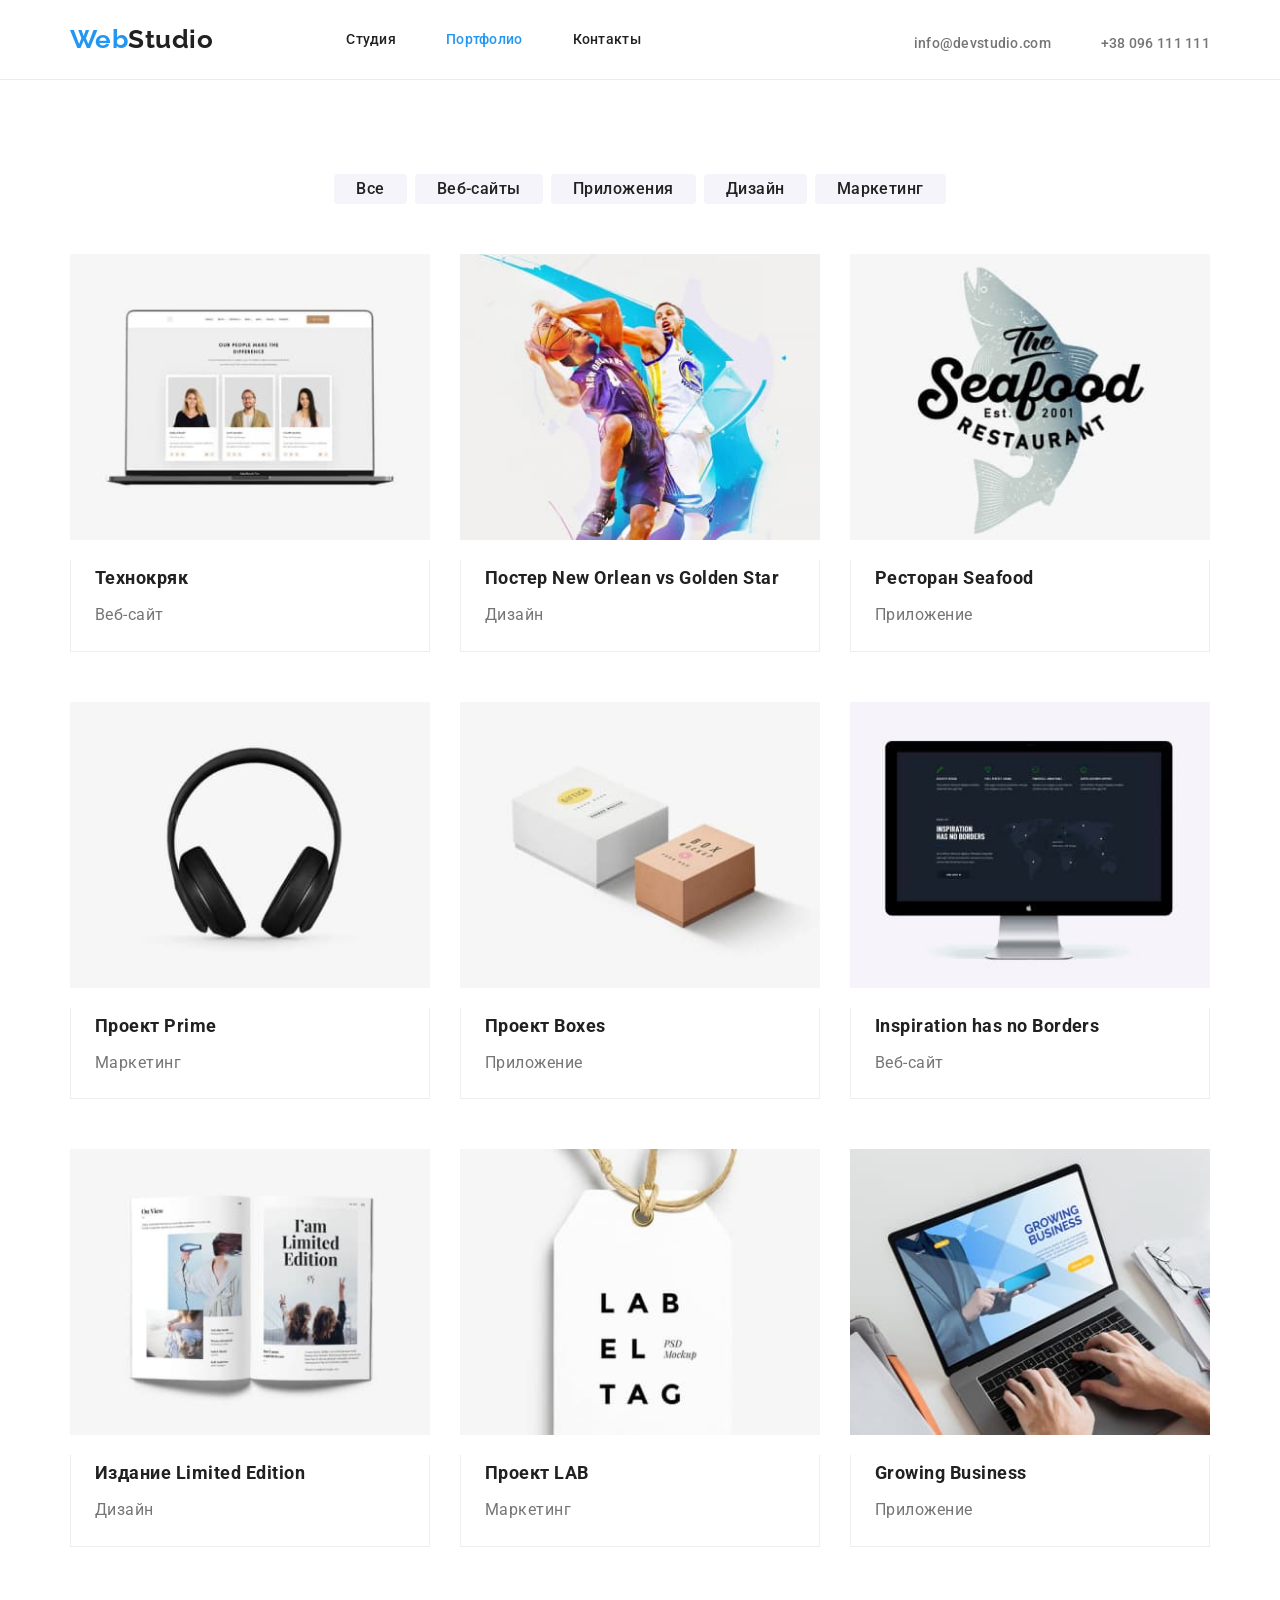
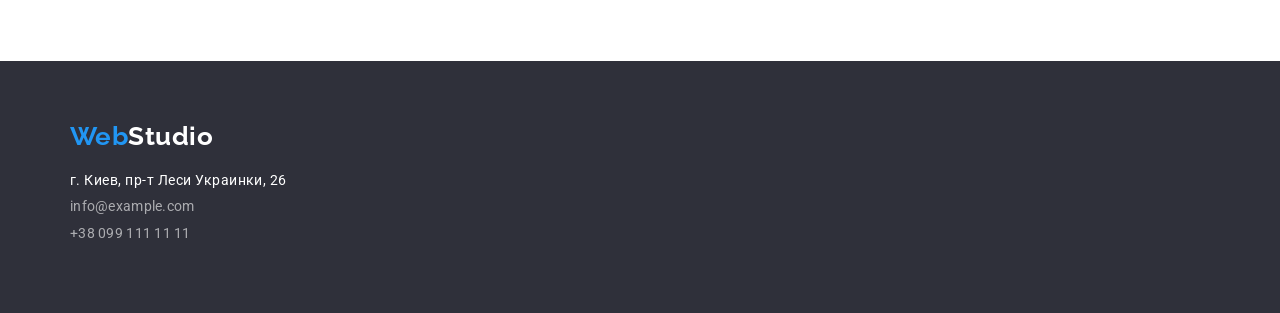
==== portfolio.html @ df10c8d7 "added files from previous work" ====
<!DOCTYPE html>
<html lang="ru">
<head>
    <meta charset="UTF-8">
    <meta http-equiv="X-UA-Compatible" content="IE=edge">
    <meta name="viewport" content="width=device-width, initial-scale=1.0">
    <title>Portfolio</title>
    <link rel="preconnect" href="https://fonts.gstatic.com">
    <link href="https://fonts.googleapis.com/css2?family=Raleway:wght@700&family=Roboto:wght@400;500;700;900&display=swap"
        rel="stylesheet">
    <link rel="stylesheet" href="https://cdnjs.cloudflare.com/ajax/libs/modern-normalize/1.1.0/modern-normalize.min.css">
    <link rel="stylesheet" href="./css/styles.css">
</head> 
<body>
    <header class="page-header">
        <!-- Logo is text -->
        <nav class="container main-nav">
            <a href="index.html" class="logo">Web<span class="logo-part">Studio</span></a>
            <ul class="site-nav list">    
                <li class="item"><a href="./index.html" class="link">Студия</a></li>
                <li class="item"><a href="./portfolio.html" class="link current">Портфолио</a></li>
                <li class="item"><a href="" class="link">Контакты</a></li>
            </ul>
        
            <ul class="contacts-nav list">
                <li class="item"><a href="mail:info@devstudio.com">info@devstudio.com</a></li>
                <li class="item"><a href="tel:+38096111111">+38 096 111 111</a></li>
            </ul>
        </nav>
    </header>

    <!-- <section class="section"> -->
        <div>
            <nav class="btn-nav">
                <a href="" class="btn-link" >Все</a>
                <a href="" class="btn-link" >Веб-сайты</a>
                <a href="" class="btn-link" >Приложения</a>
                <a href="" class="btn-link" >Дизайн</a>
                <a href="" class="btn-link" >Маркетинг</a>
            </nav>
           
        <div class="card-set">
            <ul class="container list">
                <li class="item">
                    <article class="card">
                        <div class="card-thumb">
                            <img src="./images/portfolio-img-1.jpg" alt="portfolio-img-1" width="370" />
                        </div>
                        <div class="card-content">
                            <h3 class="title">Технокряк</h3>
                            <p class="item-type">Веб-сайт</p>
                        </div>
                    </article>
                </li>

                <li class="item">
                    <article class="card">
                        <div class="card-thumb">
                            <img src="./images/portfolio-img-2.jpg" alt="portfolio-img-2" width="370">
                        </div>
                        <div class="card-content">
                            <h3 class="title">Постер New Orlean vs Golden Star</h3>
                            <p class="item-type">Дизайн</p>
                        </div>
                    </article>
                </li>

                <li class="item">
                    <article class="card">
                        <div class="card-thumb">
                            <img src="./images/portfolio-img-3.jpg" alt="portfolio-img-3" width="370">
                        </div>
                        <div class="card-content">
                            <h3 class="title">Ресторан Seafood</h3>
                            <p class="item-type">Приложение</p>
                        </div>
                    </article>
                </li>

                <li class="item">
                    <article class="card">
                        <div class="card-thumb">
                            <img src="./images/portfolio-img-4.jpg" alt="portfolio-img-4" width="370" />
                        </div>
                        <div class="card-content">
                            <h3 class="title">Проект Prime</h3>
                            <p class="item-type">Маркетинг</p>
                        </div>
                    </article>
                </li>

                <li class="item">
                    <article class="card">
                        <div class="card-thumb">
                            <img src="./images/portfolio-img-5.jpg" alt="portfolio-img-5" width="370">
                        </div>
                        <div class="card-content">
                            <h3 class="title">Проект Boxes</h3>
                            <p class="item-type">Приложение</p>
                        </div>
                    </article>
                </li>

                <li class="item">
                    <article class="card">
                        <div class="card-thumb">
                            <img src="./images/portfolio-img-6.jpg" alt="portfolio-img-6" width="370">
                        </div>
                        <div class="card-content">
                            <h3 class="title">Inspiration has no Borders</h3>
                            <p class="item-type">Веб-сайт</p>
                        </div>
                    </article>
                </li>

                <li class="item">
                    <article class="card">
                        <div class="card-thumb">
                            <img src="./images/portfolio-img-7.jpg" alt="portfolio-img-7" width="370">
                        </div>
                        <div class="card-content">
                            <h3 class="title">Издание Limited Edition</h3>
                            <p class="item-type">Дизайн</p>
                        </div>
                    </article>
                </li>

                <li class="item">
                    <article class="card">
                        <div class="card-thumb">
                            <img src="./images/portfolio-img-8.jpg" alt="portfolio-img-8" width="370">
                        </div>
                        <div class="card-content">
                            <h3 class="title">Проект LAB</h3>
                            <p class="item-type">Маркетинг</p>
                        </div>
                    </article>
                </li>

                <li class="item">
                    <article class="card">
                        <div class="card-thumb">
                            <img src="./images/portfolio-img-9.jpg" alt="portfolio-img-9" width="370">
                        </div>
                        <div class="card-content">
                            <h3 class="title">Growing Business</h3>
                            <p class="item-type">Приложение</p>
                        </div>
                    </article>
                </li>
            </ul>
        </div>
        </div>
    <!-- </section> -->
    
    <footer class="page-footer">
        <div class="container">
            <a href="index.html" class="logo">Web<span class="footer-logo-part">Studio</span></a>
            <!-- <address >  -->
            <p class="address">г. Киев, пр-т Леси Украинки, 26</p>
            <ul class="footer-nav list">
                <li class="item"><a href="mail:info@example.com">info@example.com</a></li>
                <li class="item"><a href="tel:+380991111111">+38 099 111 11 11</a></li>
            </ul>
            <!-- </address> -->
        </div>
    </footer>
    
</body>
</html>
---- css/styles.css ----
/* primary text color #757575 */
/* secondary text color #212121 */
/* text color contacts footer rgba(255, 255, 255, 0.6) */
/* accent text color #2196F3 */
/* white color #FFFFFF */
/* main background color #FFFFFF */
/* secondary background color #F5F4FA */
/* footer bbackgroung color #2F303A */

:root {
  --primary-text-color: #757575;
  --secondary-text-color: #212121;
  --accent-color: #2196f3;
  --primary-white-color: #ffffff;
  --secondary-bg-color: #f5f4fa;
  --footer-contacts-color: rgba(255, 255, 255, 0.6);
  --footer-bg-color: #2f303a;
  --card-border-color: #eeeeee;
  --header-border-color: #ececec;
}

body {
  font-family: Roboto, sans-serif;
  background-color: #ffffff;
  letter-spacing: 0.03em;
}

.container {
  width: 1170px;
  margin-left: auto;
  margin-right: auto;
  padding-left: 15px;
  padding-right: 15px;
}

.section {
  margin-top: 0px;
  margin-bottom: 0px;
  /* padding-top: 94px;
  padding-bottom: 94px; */
}

.section-title {
  color: var(--secondary-text-color);
  font-weight: 700;
  font-size: 36px;
  line-height: 1.17;
  text-align: center;
  margin-top: 0px;
  margin-bottom: 50px;
  padding-top: 94px;
}
.section-list.list {
  margin-top: 0px;
  margin-bottom: 0px;
}
.list {
  list-style: none;
}

img {
  display: block;
  max-width: 100%;
  height: auto;
}

/* page header */
.page-header {
  height: 80px;
  border-bottom: 1px solid var(--header-border-color);
}
.main-nav {
  display: flex;
  align-items: center;
  justify-content: flex-start;
  height: 80px;
  margin-right: auto;
  margin-left: auto;
  /* border-bottom: 1px solid var(--header-border-color); */
  padding-top: 24px;
  padding-bottom: 25px;
}
.logo {
  color: var(--accent-color);
  font-family: Raleway, sans-serif;
  font-weight: 700;
  font-size: 26px;
  line-height: 1.19;
  text-decoration: none;
}
.logo-part {
  color: var(--secondary-text-color);
}
.footer-logo-part {
  color: var(--primary-white-color);
}

/* site nav */
.site-nav {
  display: flex;
  margin-left: 93px;
}
.site-nav .item + .item {
  margin-left: 50px;
}
.site-nav .link {
  padding-top: 32px;
  padding-bottom: 32px;
  display: block;

  color: var(--secondary-text-color);
  font-weight: 500;
  font-size: 14px;
  line-height: 1.14;
  letter-spacing: 0.02em;
}
.site-nav a:hover,
.site-nav a:focus {
  color: var(--accent-color);
}
.site-nav .link.current {
  color: var(--accent-color);
}

/* .contacts-nav */
.contacts-nav {
  display: flex;
  margin-left: auto;
}
.contacts-nav .item + .item {
  margin-left: 50px;
}
.contacts-nav a {
  padding-top: 32px;
  padding-bottom: 23px;
  display: block;

  color: var(--primary-text-color);
  font-weight: 500;
  font-size: 14px;
  line-height: 1.14;
  letter-spacing: 0.02em;
  text-decoration: none;
}
.contacts-nav a:hover,
.contacts-nav a:focus {
  color: var(--accent-color);
}

/* hero */
.hero {
  display: block;
  background-color: var(--footer-bg-color);
  text-align: center;
  justify-content: center;
  height: 600px;
  margin-bottom: 30px;
}
.hero-title {
  display: flex;
  flex-direction: column;
  margin-top: 0px;
  margin-bottom: 30px;
  color: var(--primary-white-color);
  font-weight: 900;
  font-size: 44px;
  line-height: 1.36;
  letter-spacing: 0.06;
  text-transform: uppercase;
  padding-top: 200px;
  margin-bottom: 30px;
}
/* features */
.features > .container {
  display: flex;
  padding-top: 94px;
}
.features > .container > .item {
  width: calc((100%-90px) / 4);
  padding: 0px;
  margin-right: 30px;
}
.features > .container > .item:nth-child(4n) {
  margin-right: 0px;
}

.features-title {
  color: var(--secondary-text-color);
  font-weight: 700;
  font-size: 14px;
  line-height: 1.14;
  text-transform: uppercase;
  margin-top: 0px;
  margin-bottom: 10px;
}
.features-text {
  color: var(--primary-text-color);
  font-size: 14px;
  font-weight: 400;
  line-height: 1.71;
  margin-top: 0px;
  margin-bottom: 0px;
}
/* our work */
.work > .container {
  display: flex;
  padding-bottom: 94px;
}
.work > .container > .item {
  width: calc((100%-60px) / 3);
  padding: 0px;
  margin-right: 30px;
}
.work > .container > .item:nth-child(3n) {
  margin-right: 0px;
}
/* our team */
.section > .team {
  background-color: var(--secondary-bg-color);
  padding-bottom: 94px;
}
.team > .container {
  display: flex;
}
.team > .container > .item {
  width: calc((100%-90px) / 4);
  padding: 0px;
  margin-right: 30px;
  background-color: var(--primary-white-color);
}
.team > .container > .item:nth-child(4n) {
  margin-right: 0px;
}
/* .team > .container > .item > .card-content {
  padding-top: 30px;
  padding-bottom: 30px;
} */
.employee-name {
  color: var(--secondary-text-color);
  font-weight: 500;
  font-size: 16px;
  line-height: 1.19;
  margin-top: 30px;
  margin-bottom: 10px;
  text-align: center;
}
.employee-position {
  color: var(--primary-text-color);
  font-weight: 400;
  font-size: 16px;
  line-height: 1.19;
  margin-top: 0px;
  margin-bottom: 30px;
  text-align: center;
}

/* portfolio products */
.btn-nav {
  display: flex;
  justify-content: center;
  padding-top: 94px;
  /* padding-bottom: 34px; */
  margin-bottom: 50px;
}
.btn-nav .btn-link + .btn-link {
  margin-left: 8px;
}

.card-set > .container {
  display: flex;
  flex-wrap: wrap;
  margin-top: 0px;
  margin-bottom: 0px;
  padding-bottom: 94px;
}

.card-set > .container > .item {
  width: calc((100% - 60px) / 3);
  margin-right: 30px;
  margin-bottom: 30px;
}
.card-set > .container > .item:nth-child(3n) {
  margin-right: 0px;
}

.card-set > .container > .item:nth-last-child(-n + 3) {
  margin-bottom: 0px;
}

.card-set > .container > .item > .card > .card-content {
  border-left: 1px solid var(--card-border-color);
  border-right: 1px solid var(--card-border-color);
  border-bottom: 1px solid var(--card-border-color);
  margin-top: 0px;
  margin-bottom: 20px;
}

.item .title {
  color: var(--secondary-text-color);
  font-weight: 700;
  font-size: 18px;
  line-height: 2;
  /* margin-top: 0px; */
  margin: 20px 24px 4px 24px;
}
.item-type {
  color: var(--primary-text-color);
  font-weight: 400;
  font-size: 16px;
  line-height: 1.9;
  margin: 0px 24px 20px 24px;
}

/* button */
.button {
  font-family: inherit;
  color: var(--secondary-text-color);
  background-color: var(--secondary-bg-color);
  border: 0px;
  cursor: pointer;
  font-weight: 700;
  font-size: 16px;
  line-height: 1.63;
  letter-spacing: 0.03;
  margin-bottom: 94px;
}
.button.primary {
  color: var(--primary-white-color);
  background-color: var(--accent-color);
  border-radius: 4px;
  padding: 10px 32px;
  width: 200px;
  height: 50px;
  margin-bottom: 200px;
}
.button.primary:hover,
.button.primary:focus {
  color: var(--secondary-text-color);
  background-color: var(--secondary-bg-color);
}
.link {
  text-decoration: none;
}

.link.list {
  color: var(--primary-white-color);
  background-color: var(--accent-color);
}
.btn-link {
  display: inline-block;
  padding: 6px 22px;
  font-size: 16px;
  font-weight: 500;
  color: var(--secondary-text-color);
  background-color: var(--secondary-bg-color);
  text-decoration: none;
  cursor: pointer;
  border-radius: 4px;
}
.btn-link:hover,
.btn-link:focus {
  color: var(--primary-white-color);
  background-color: var(--accent-color);
}

/* footer */
.page-footer {
  background-color: var(--footer-bg-color);
  height: 252px;
  padding: 60px 0px;
  margin-left: 0px;
}
.address {
  color: var(--primary-white-color);
  font-size: 14px;
  text-decoration: none;
  font-style: normal;
  margin-top: 20px;
  margin-bottom: 9px;
}
.footer-nav {
  display: flex;
  flex-direction: column;
  padding-left: 0px;
  margin-top: 0px;
  margin-bottom: 0px;
  padding-bottom: 0px;
}
.footer-nav .item + .item {
  margin-top: 9px;
}
.footer-nav a {
  color: var(--footer-contacts-color);
  font-weight: 400;
  font-size: 14px;
  line-height: 1.14;
  letter-spacing: 0.02em;
  text-decoration: none;
}
.footer-nav a:hover,
.footer-nav a:focus {
  color: var(--accent-color);
}
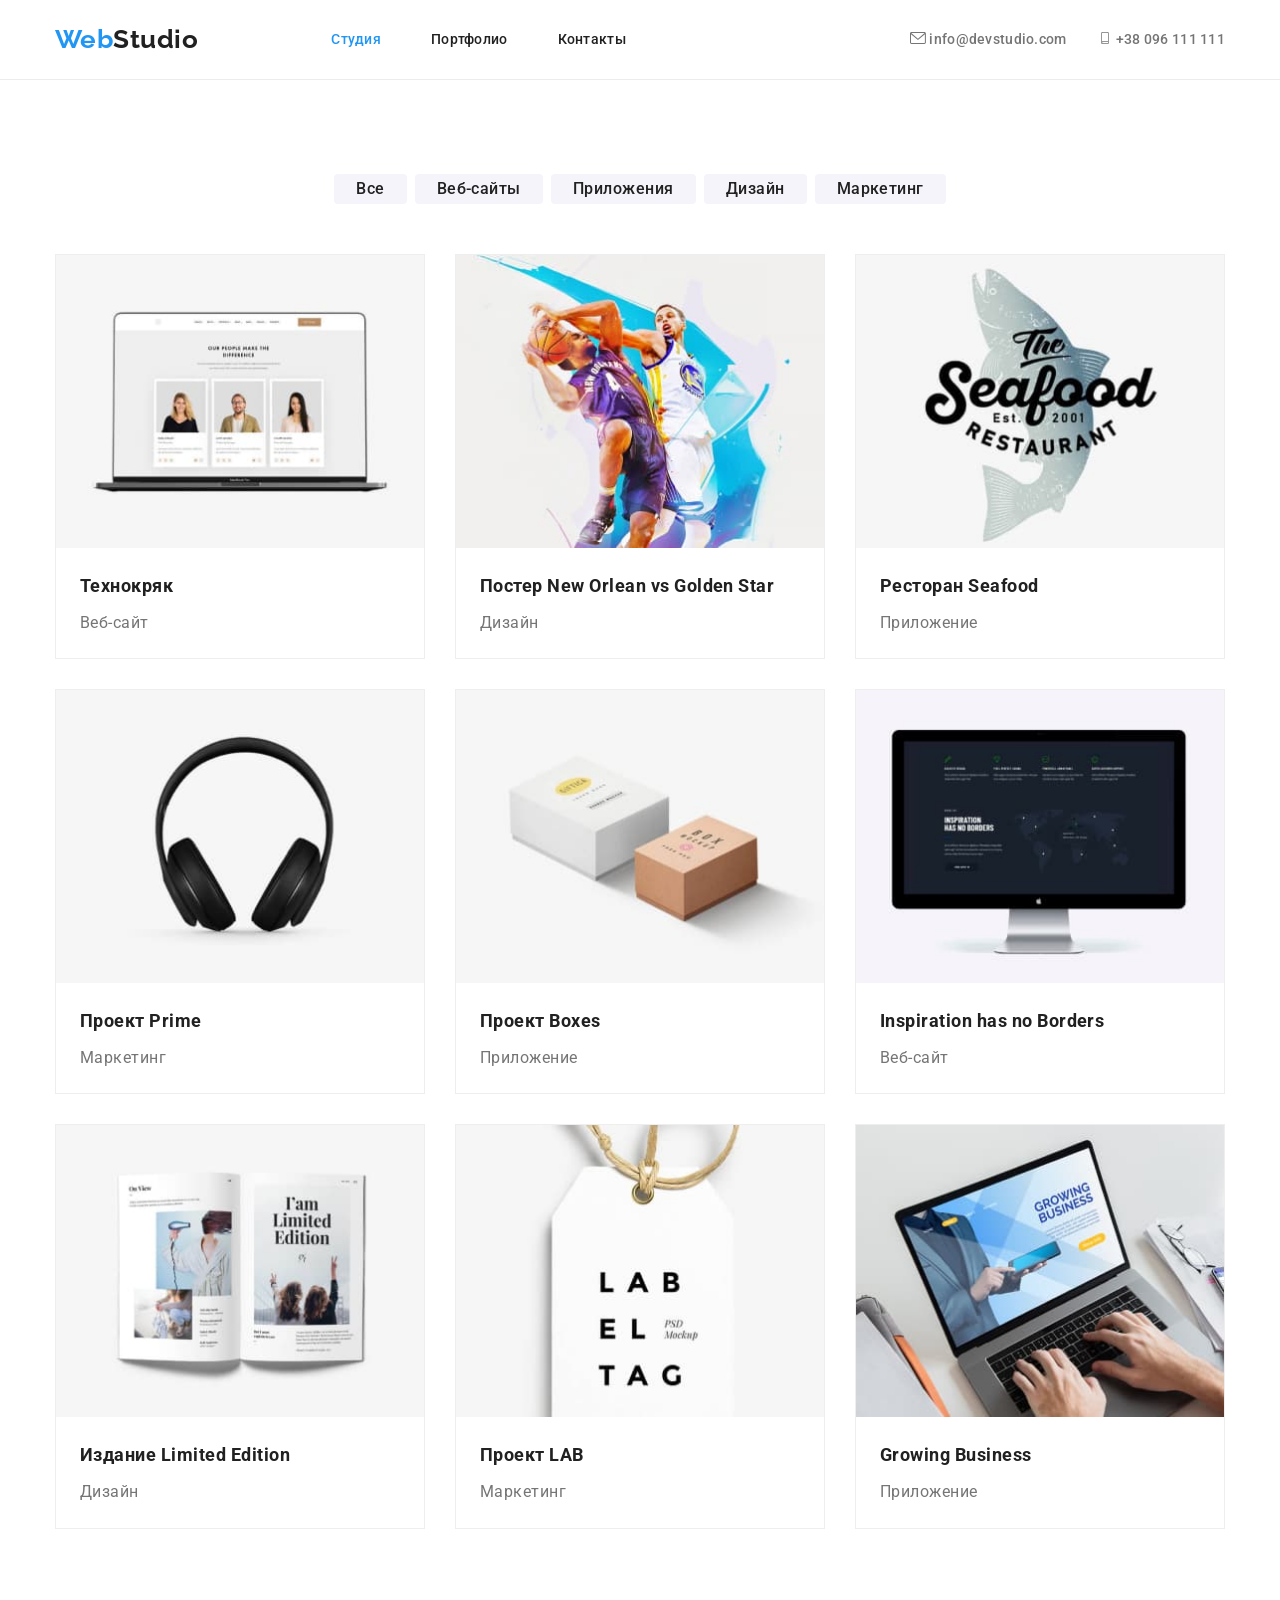
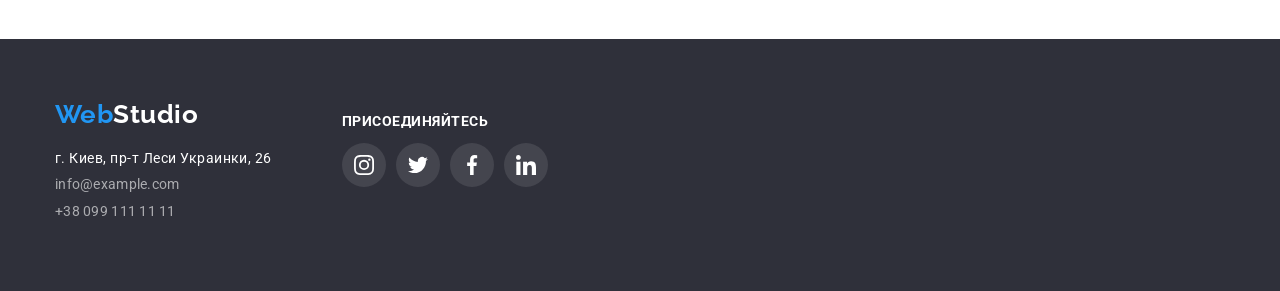
==== commit 0afd917f: "final version" ====
--- a/portfolio.html
+++ b/portfolio.html
@@ -16,15 +16,24 @@
         <!-- Logo is text -->
         <nav class="container main-nav">
             <a href="index.html" class="logo">Web<span class="logo-part">Studio</span></a>
-            <ul class="site-nav list">    
-                <li class="item"><a href="./index.html" class="link">Студия</a></li>
-                <li class="item"><a href="./portfolio.html" class="link current">Портфолио</a></li>
+            <ul class="site-nav list">
+                <li class="item"><a href="./index.html" class="link current">Студия</a></li>
+                <li class="item"><a href="./portfolio.html" class="link">Портфолио</a></li>
                 <li class="item"><a href="" class="link">Контакты</a></li>
             </ul>
-        
+    
             <ul class="contacts-nav list">
-                <li class="item"><a href="mail:info@devstudio.com">info@devstudio.com</a></li>
-                <li class="item"><a href="tel:+38096111111">+38 096 111 111</a></li>
+                <li class="contacts-icon">
+                    <a href="mail:info@devstudio.com"><svg class="icon" width="16px" height="12px">
+                            <use href='./images/icons.svg#icon-envelope'></use>
+                        </svg> info@devstudio.com</a>
+                </li>
+    
+                <li class="contacts-icon">
+                    <a href="tel:+38096111111"> <svg class="icon" width="16px" height="12px">
+                            <use href='./images/icons.svg#icon-smartphone'></use>
+                        </svg> +38 096 111 111</a>
+                </li>
             </ul>
         </nav>
     </header>
@@ -38,6 +47,7 @@
                 <a href="" class="btn-link" >Дизайн</a>
                 <a href="" class="btn-link" >Маркетинг</a>
             </nav>
+        </div>
            
         <div class="card-set">
             <ul class="container list">
@@ -150,20 +160,61 @@
                 </li>
             </ul>
         </div>
-        </div>
+    
     <!-- </section> -->
     
     <footer class="page-footer">
-        <div class="container">
-            <a href="index.html" class="logo">Web<span class="footer-logo-part">Studio</span></a>
-            <!-- <address >  -->
-            <p class="address">г. Киев, пр-т Леси Украинки, 26</p>
-            <ul class="footer-nav list">
-                <li class="item"><a href="mail:info@example.com">info@example.com</a></li>
-                <li class="item"><a href="tel:+380991111111">+38 099 111 11 11</a></li>
-            </ul>
-            <!-- </address> -->
-        </div>
+        <section class="container list">
+            <ul class="footer-info">
+                <li class="footer-contacts">
+                    <div>
+                        <a href="index.html" class="logo">Web<span class="footer-logo-part">Studio</span></a>
+                        <!-- <address >  -->
+                        <p class="address">г. Киев, пр-т Леси Украинки, 26</p>
+                        <ul class="footer-nav list">
+                            <li class="item"><a href="mail:info@example.com">info@example.com</a></li>
+                            <li class="item"><a href="tel:+380991111111">+38 099 111 11 11</a></li>
+                        </ul>
+                    </div>
+                </li>
+                <li class="footer-sn">
+                    <div class="footer-sn">
+                        <h3>присоединяйтесь</h3>
+                        <ul class="social-network list">
+                            <li>
+                                <div class="footer-sn-link">
+                                    <svg class="icon" width="20px" height="20px">
+                                        <use href='./images/icons.svg#icon-instagram'></use>
+                                    </svg>
+                                </div>
+                            </li>
+                            <li>
+                                <div class="footer-sn-link">
+                                    <svg class="icon" width="20px" height="20px">
+                                        <use href='./images/icons.svg#icon-twitter'></use>
+                                    </svg>
+                                </div>
+                            </li>
+                            <li>
+                                <div class="footer-sn-link">
+                                    <svg class="icon" width="20px" height="20px">
+                                        <use href='./images/icons.svg#icon-facebook'></use>
+                                    </svg>
+                                </div>
+                            </li>
+                            <li>
+                                <div class="footer-sn-link">
+                                    <svg class="icon" width="20px" height="20px">
+                                        <use href='./images/icons.svg#icon-linkedin'></use>
+                                    </svg>
+                                </div>
+                            </li>
+                        </ul>
+                    </div>
+                </li>
+            </ul>
+        </section>
+    
     </footer>
     
 </body>
--- a/css/styles.css
+++ b/css/styles.css
@@ -17,6 +17,7 @@
   --footer-bg-color: #2f303a;
   --card-border-color: #eeeeee;
   --header-border-color: #ececec;
+  --icons-color: #afb1b8;
 }
 
 body {
@@ -26,7 +27,7 @@
 }
 
 .container {
-  width: 1170px;
+  width: 1200px;
   margin-left: auto;
   margin-right: auto;
   padding-left: 15px;
@@ -99,6 +100,8 @@
 .site-nav {
   display: flex;
   margin-left: 93px;
+  margin-top: 0px;
+  margin-bottom: 0px;
 }
 .site-nav .item + .item {
   margin-left: 50px;
@@ -126,13 +129,42 @@
 .contacts-nav {
   display: flex;
   margin-left: auto;
-}
-.contacts-nav .item + .item {
-  margin-left: 50px;
+  margin-top: 0px;
+  margin-bottom: 0px;
+  padding-left: 0px;
+}
+.contacts-nav .item {
+  display: flex;
+  flex-direction: row;
+  margin-left: 30px;
+  }
+  .contacts-nav .item:hover,
+  .contacts-nav .item:hover:focus {
+    color: var(--accent-color);
+    fill: currentColor;
+  }
+.contacts-icon {
+  fill: currentColor;
+  }
+.contacts-icon > .icon{
+  display: flex;
+  justify-content: center;
+  align-items: center;
+  fill: currentColor;
+  cursor: pointer;
+  color: currentColor;
+}
+.contacts-icon :hover,
+.contacts-icon :focus {
+  fill: var(--accent-color);
+}
+
+.contacts-icon + .contacts-icon {
+  margin-left: 30px;
 }
 .contacts-nav a {
   padding-top: 32px;
-  padding-bottom: 23px;
+  padding-bottom: 32px;
   display: block;
 
   color: var(--primary-text-color);
@@ -150,11 +182,23 @@
 /* hero */
 .hero {
   display: block;
+  text-align: center;
+  justify-content: center;
+  max-width: 1600px;
+  height: 600px;
+  margin-left: auto;
+  margin-right: auto;
+  margin-bottom: 30px;
+  background-image: linear-gradient(
+      to right,
+      rgba(47, 48, 58, 0.4),
+      rgba(47, 48, 58, 0.4)
+    ),
+    url(../images/hero.jpg);
+  background-repeat: no-repeat;
+  background-size: cover;
+  background-position: center;
   background-color: var(--footer-bg-color);
-  text-align: center;
-  justify-content: center;
-  height: 600px;
-  margin-bottom: 30px;
 }
 .hero-title {
   display: flex;
@@ -171,19 +215,62 @@
   margin-bottom: 30px;
 }
 /* features */
-.features > .container {
-  display: flex;
+.features {
+  width: 1200px;
+  margin-left: auto;
+  margin-right: auto;
+  margin-top: 0px;
+  margin-bottom: 0px;
+  padding-left: 15px;
+  padding-right: 15px;
+  display: flex;
+  justify-content: center;
   padding-top: 94px;
 }
-.features > .container > .item {
+.features .item {
   width: calc((100%-90px) / 4);
   padding: 0px;
   margin-right: 30px;
 }
-.features > .container > .item:nth-child(4n) {
+.features > .item:nth-child(4n) {
   margin-right: 0px;
 }
-
+.features-icon {
+  display: flex;
+  justify-content: center;
+  align-items: center;
+  width: 270px;
+  height: 120px;
+  margin-bottom: 30px;
+  background-repeat: no-repeat;
+  background-position: center;
+  background-color: #f5f4fa;
+  border-radius: 4px;
+}
+/* .item > .features-title::before {
+  content: "";
+  display: inline-block;
+  width: 270px;
+  height: 120px;
+  margin-bottom: 30px;
+  background-repeat: no-repeat;
+  background-position: center;
+  background-color: #f5f4fa;
+  border-radius: 4px;
+  /* outline: 1px solid tomato; */
+} */
+/* .icon-antenna ::before {
+  background-image: url(../images/antenna.svg);
+} */
+/* .icon-clock ::before {
+  background-image: url(../images/clock.svg);
+}
+.icon-diagram ::before {
+  background-image: url(../images/diagram.svg);
+}
+.icon-astronaut ::before {
+  background-image: url(../images/astronaut.svg);
+} */
 .features-title {
   color: var(--secondary-text-color);
   font-weight: 700;
@@ -205,6 +292,8 @@
 .work > .container {
   display: flex;
   padding-bottom: 94px;
+  margin-top: 0px;
+  margin-bottom: 0px;
 }
 .work > .container > .item {
   width: calc((100%-60px) / 3);
@@ -220,13 +309,17 @@
   padding-bottom: 94px;
 }
 .team > .container {
-  display: flex;
+   display: flex;
+   margin-bottom: 0px;
 }
 .team > .container > .item {
   width: calc((100%-90px) / 4);
   padding: 0px;
   margin-right: 30px;
   background-color: var(--primary-white-color);
+  box-shadow: 0px 1px 3px rgba(0, 0, 0, 0.12), 0px 1px 1px rgba(0, 0, 0, 0.14),
+    0px 2px 1px rgba(0, 0, 0, 0.2);
+  border-radius: 0px 0px 4px 4px;
 }
 .team > .container > .item:nth-child(4n) {
   margin-right: 0px;
@@ -250,16 +343,95 @@
   font-size: 16px;
   line-height: 1.19;
   margin-top: 0px;
-  margin-bottom: 30px;
+  margin-bottom: 16px;
   text-align: center;
+}
+.emploee-sn {
+  display: flex;
+  flex-direction: row;
+  justify-content: space-between;
+  margin: 0px 32px 30px 32px;
+  padding-left: 0px;
+  list-style: none;
+}
+.sn-link {
+  display: flex;
+  justify-content: center;
+  align-items: center;
+  width: 44px;
+  height: 44px;
+  padding: 0px;
+  border: none;
+  border-radius: 50%;
+  fill: var(--icons-color);
+  background-color: var(--primary-white-color);
+  cursor: pointer;
+  /* margin-left: 10px; */
+}
+/* .emploee-sn > .sn-link :first-child(1n) {
+  margin-left: 0px;
+} */
+.sn-link:hover,
+.sn-link:focus {
+  border: none;
+  border-radius: 50%;
+  fill: var(--primary-white-color);
+  background-color: var(--accent-color);
+}
+/* .sn-link .icon {
+  width: 20px;
+  height: 20px;
+} */
+/* .sn-link .icon + .icon {
+  margin-left: 10px;
+} */
+/* our clients */
+.section > .clients {
+  padding-bottom: 94px;
+  background-color: var(--primary-white-color);
+}
+.clients > .container {
+  display: flex;
+  margin-top: 0px;
+  margin-bottom: 0px;
+}
+.clients > .container > .company-name {
+  width: calc((100%-150px) / 6);
+  height: 92px;
+  padding: 0px;
+  margin-right: 30px;
+}
+.clients > .container > .company-name:last-child {
+  margin-right: 0px;
+}
+.company {
+  display: flex;
+  justify-content: center;
+  align-items: center;
+  width: 170px;
+  height: 92px;
+  padding: 0px;
+  background-color: var(--primary-white-color);
+  border: 1px solid var(--icons-color);
+  border-radius: 4px;
+  fill: var(--icons-color);
+  background-color: var(--primary-white-color);
+  cursor: pointer;
+}
+.company:hover,
+.company:focus {
+  fill: var(--accent-color);
+  background-color: var(--primary-white-color);
+  border: 1px solid var(--accent-color);
+  border-radius: 4px;
 }
 
 /* portfolio products */
 .btn-nav {
   display: flex;
   justify-content: center;
+  align-items: center;
   padding-top: 94px;
-  /* padding-bottom: 34px; */
   margin-bottom: 50px;
 }
 .btn-nav .btn-link + .btn-link {
@@ -269,15 +441,21 @@
 .card-set > .container {
   display: flex;
   flex-wrap: wrap;
-  margin-top: 0px;
-  margin-bottom: 0px;
+  /* margin-top: 0px;
+  margin-bottom: 0px; */
   padding-bottom: 94px;
 }
 
 .card-set > .container > .item {
   width: calc((100% - 60px) / 3);
+  padding-bottom: 0px;
   margin-right: 30px;
   margin-bottom: 30px;
+  border: 1px solid var(--card-border-color);
+}
+.card-set > .container > .item > .card:hover {
+  box-shadow: 0px 1px 1px rgba(0, 0, 0, 0.12), 0px 4px 4px rgba(0, 0, 0, 0.06),
+    1px 4px 6px rgba(0, 0, 0, 0.16);
 }
 .card-set > .container > .item:nth-child(3n) {
   margin-right: 0px;
@@ -286,15 +464,6 @@
 .card-set > .container > .item:nth-last-child(-n + 3) {
   margin-bottom: 0px;
 }
-
-.card-set > .container > .item > .card > .card-content {
-  border-left: 1px solid var(--card-border-color);
-  border-right: 1px solid var(--card-border-color);
-  border-bottom: 1px solid var(--card-border-color);
-  margin-top: 0px;
-  margin-bottom: 20px;
-}
-
 .item .title {
   color: var(--secondary-text-color);
   font-weight: 700;
@@ -308,7 +477,8 @@
   font-weight: 400;
   font-size: 16px;
   line-height: 1.9;
-  margin: 0px 24px 20px 24px;
+  margin: 0px 24px 0px 24px;
+  padding-bottom: 20px;
 }
 
 /* button */
@@ -335,8 +505,8 @@
 }
 .button.primary:hover,
 .button.primary:focus {
-  color: var(--secondary-text-color);
-  background-color: var(--secondary-bg-color);
+  color: var(--primary-white-color);
+  background-color: #188ce8;
 }
 .link {
   text-decoration: none;
@@ -361,6 +531,8 @@
 .btn-link:focus {
   color: var(--primary-white-color);
   background-color: var(--accent-color);
+  box-shadow: 0px 3px 1px rgba(0, 0, 0, 0.1), 0px 1px 2px rgba(0, 0, 0, 0.08),
+    0px 2px 2px rgba(0, 0, 0, 0.12);
 }
 
 /* footer */
@@ -368,7 +540,19 @@
   background-color: var(--footer-bg-color);
   height: 252px;
   padding: 60px 0px;
-  margin-left: 0px;
+  margin-right: auto;
+  margin-left: auto;
+}
+.footer-info {
+  display: flex;
+  flex-direction: row;
+  justify-content: flex-start;
+  padding: 0px;
+  margin: 0px;
+}
+.footer-contacts {
+  display: block;
+  margin-right: 70px;
 }
 .address {
   color: var(--primary-white-color);
@@ -401,3 +585,44 @@
 .footer-nav a:focus {
   color: var(--accent-color);
 }
+.page-footer h3 {
+  color: var(--primary-white-color);
+  text-transform: uppercase;
+  text-align: left;
+  font-size: 14px;
+} 
+.footer-sn {
+  display: flex;
+  flex-direction: column;
+  list-style: none;
+  align-items: flex-start;
+}
+.social-network {
+  display: flex;
+  justify-content: flex-start;
+  align-items: flex-start;
+  /* align-items: center; */
+  list-style: none;
+  padding-left: 0px;
+}  
+.footer-sn-link {
+  display: flex;
+  justify-content: center;
+  align-items: center;
+  
+  width: 44px;
+  height: 44px;
+  border: none;
+  border-radius: 50%;
+  fill: var(--primary-white-color);
+  background-color: rgba(255, 255, 255, 0.1);
+  cursor: pointer;
+  margin-right: 10px;
+  padding: 0px;
+}
+.footer-sn-link:hover,
+.footer-sn-link:focus {
+  border: none;
+  border-radius: 50%;
+  fill: var(--primary-white-color);
+  background-color: var(--accent-color);
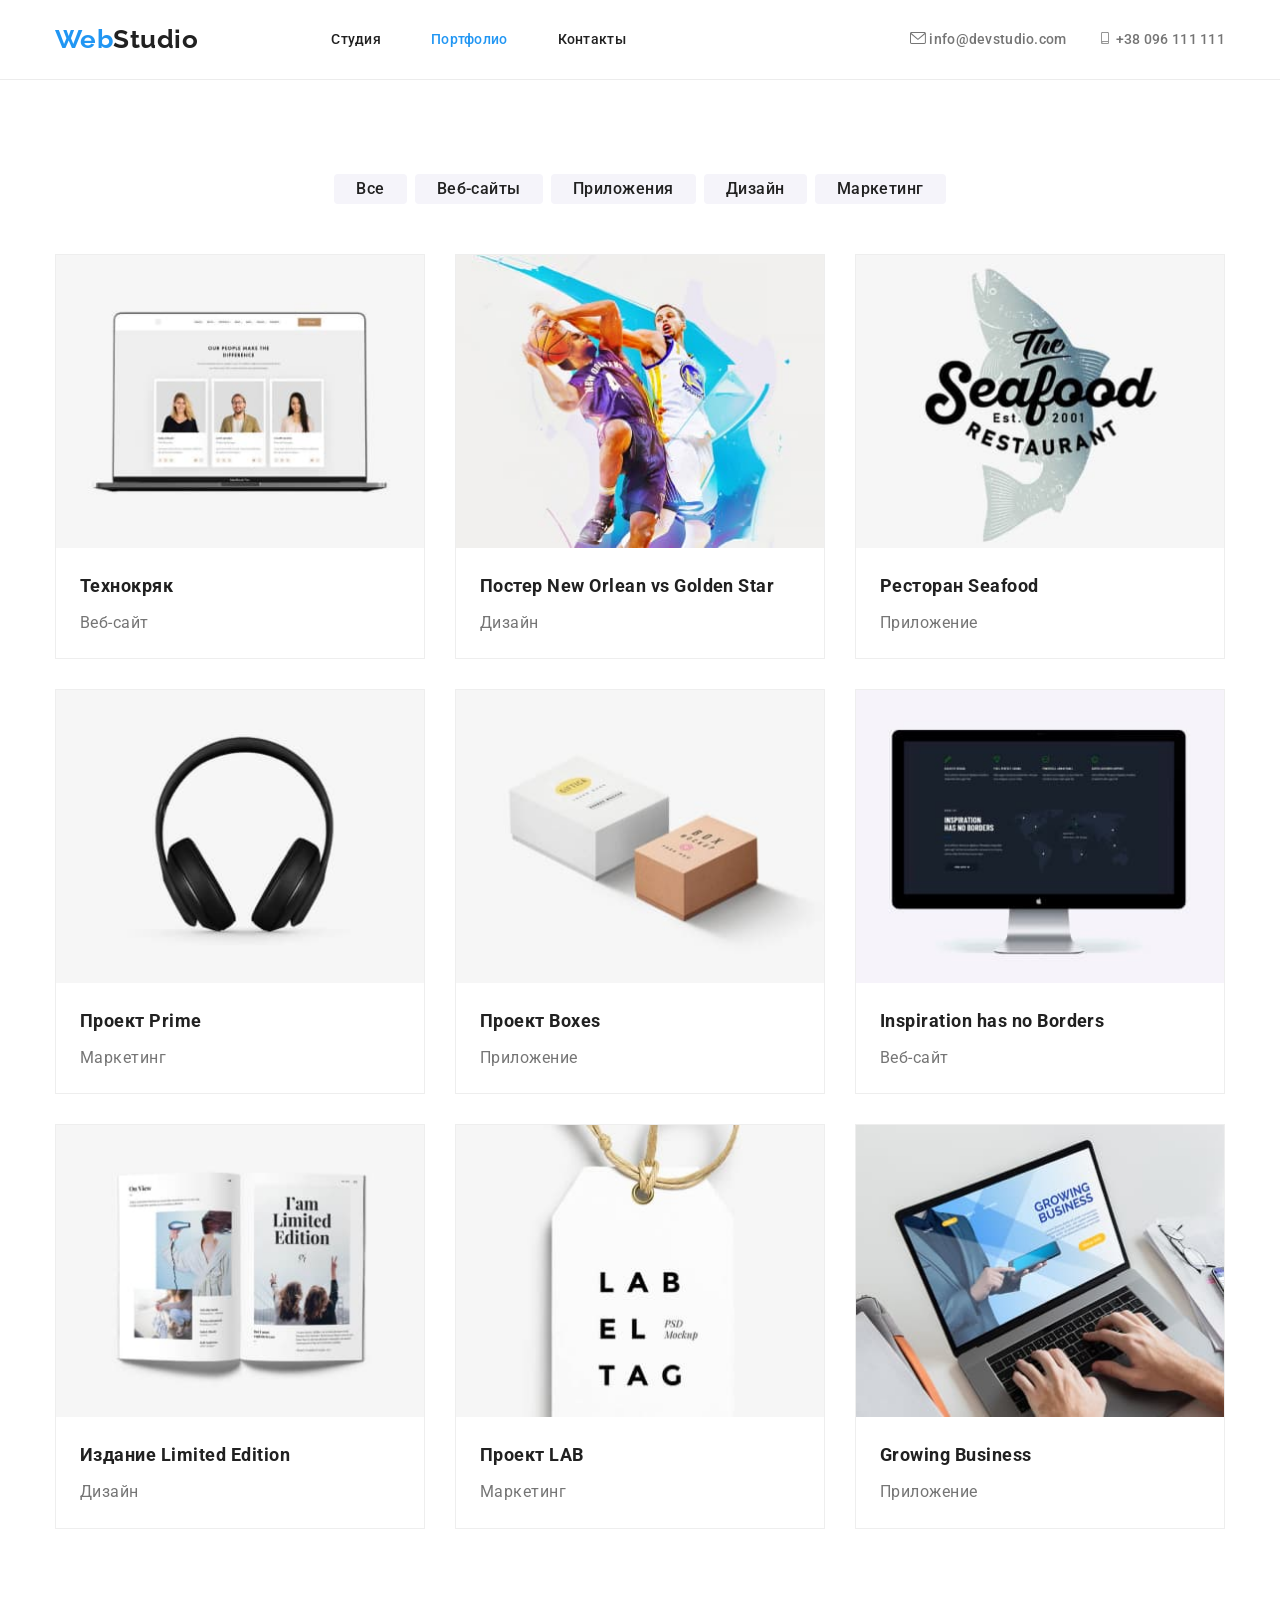
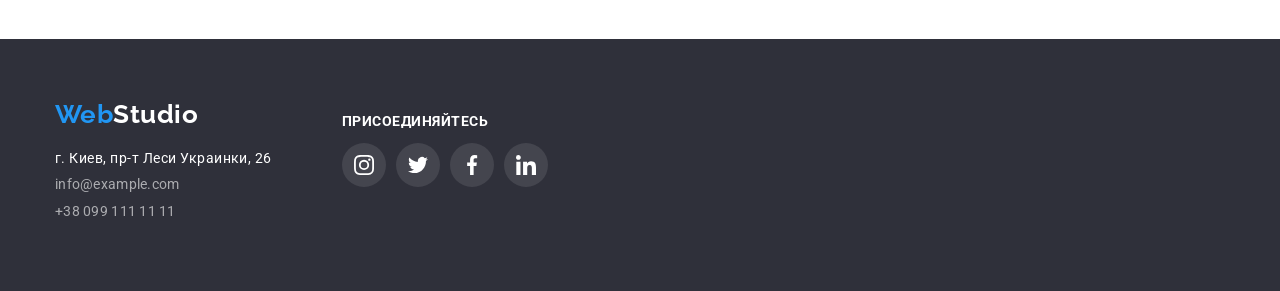
==== commit 800db7cc: "current page" ====
--- a/portfolio.html
+++ b/portfolio.html
@@ -17,8 +17,8 @@
         <nav class="container main-nav">
             <a href="index.html" class="logo">Web<span class="logo-part">Studio</span></a>
             <ul class="site-nav list">
-                <li class="item"><a href="./index.html" class="link current">Студия</a></li>
-                <li class="item"><a href="./portfolio.html" class="link">Портфолио</a></li>
+                <li class="item"><a href="./index.html" class="link">Студия</a></li>
+                <li class="item"><a href="./portfolio.html" class="link current">Портфолио</a></li>
                 <li class="item"><a href="" class="link">Контакты</a></li>
             </ul>
     
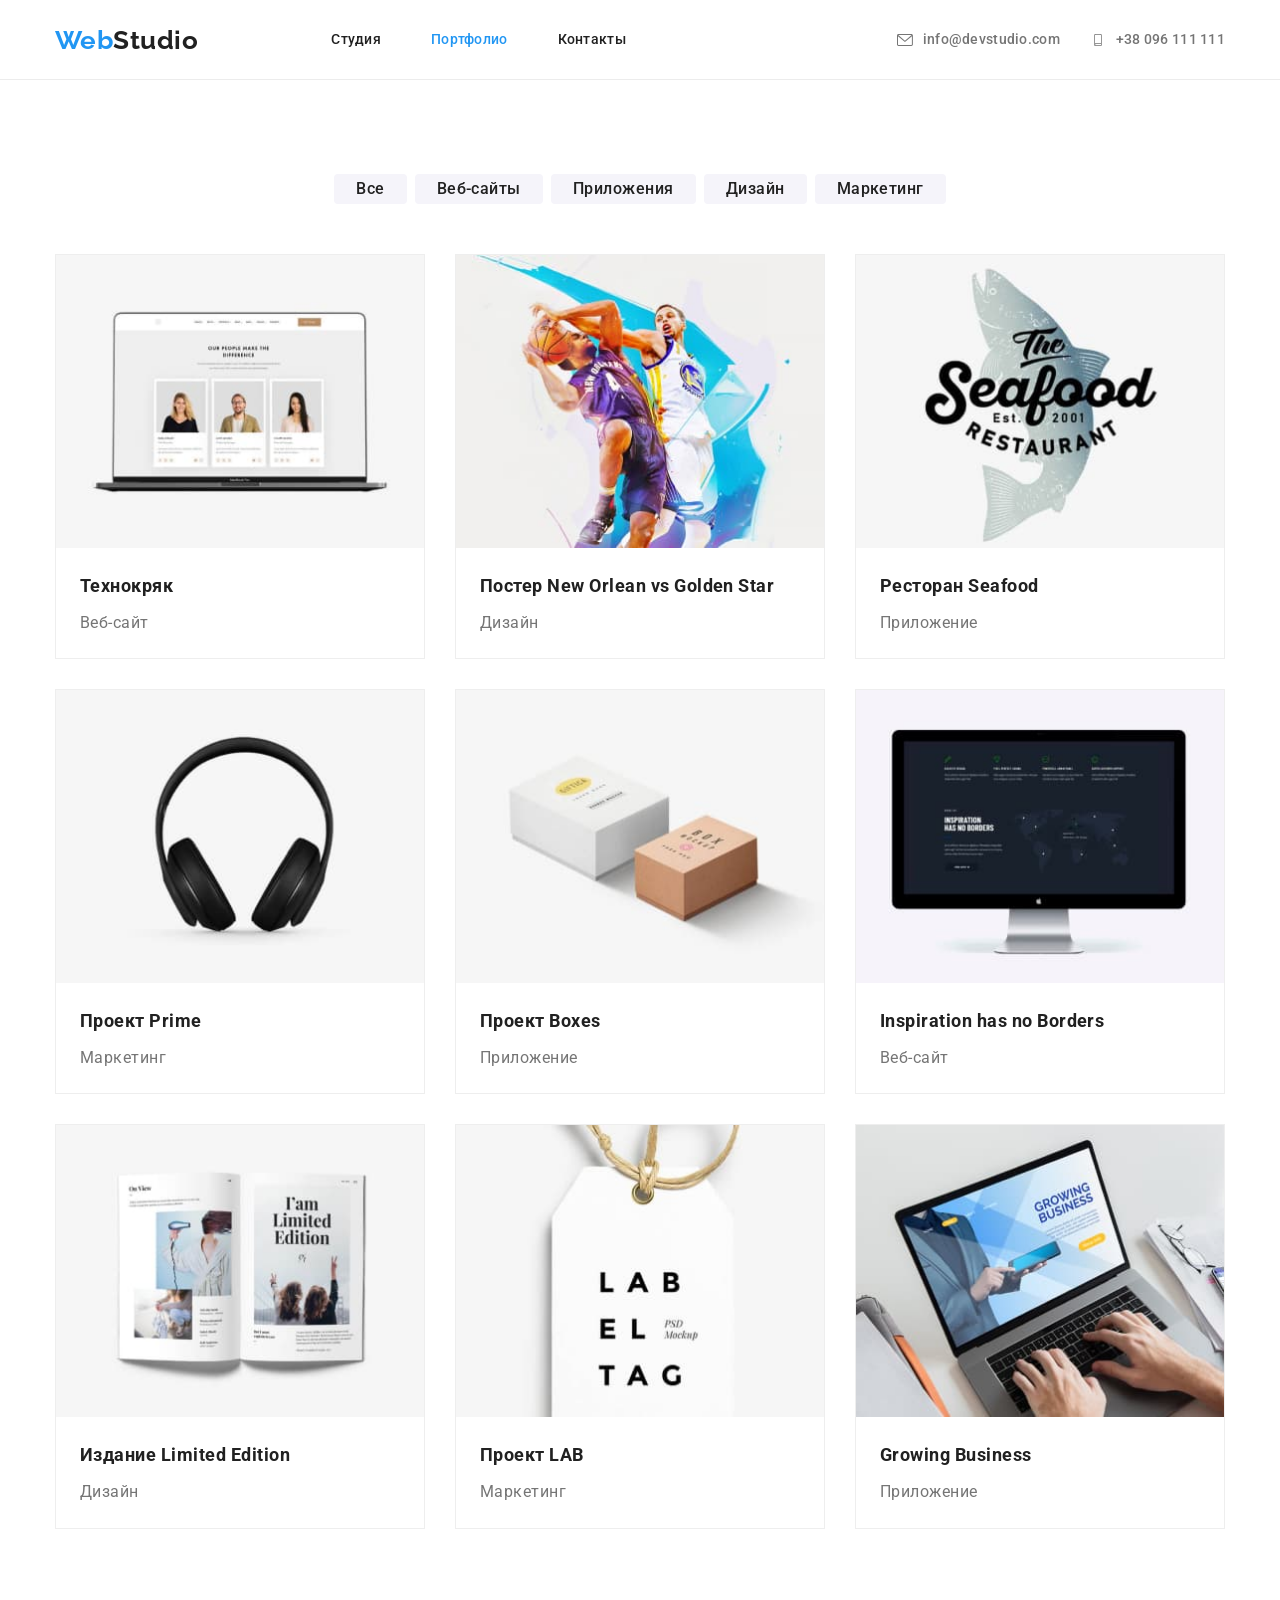
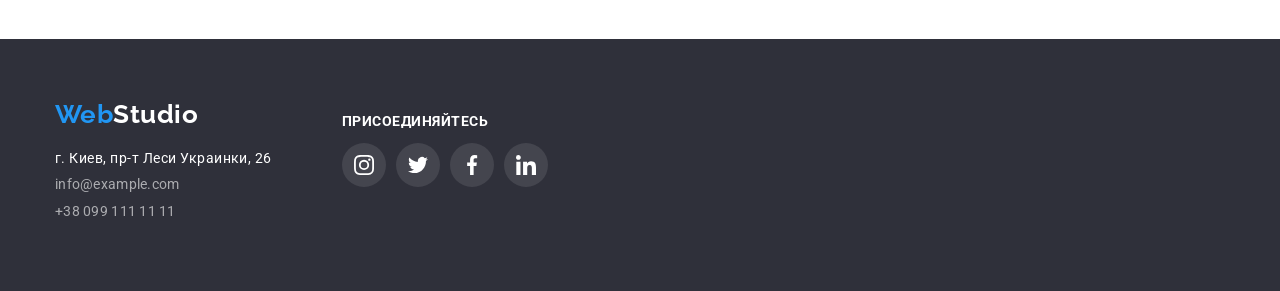
==== commit e4fc1114: "final version" ====
--- a/portfolio.html
+++ b/portfolio.html
@@ -23,16 +23,15 @@
             </ul>
     
             <ul class="contacts-nav list">
-                <li class="contacts-icon">
-                    <a href="mail:info@devstudio.com"><svg class="icon" width="16px" height="12px">
+                <li class="item"><a href="mail:info@devstudio.com" class="link"><svg class="icon" width="16px"
+                            height="12px">
                             <use href='./images/icons.svg#icon-envelope'></use>
-                        </svg> info@devstudio.com</a>
-                </li>
-    
-                <li class="contacts-icon">
-                    <a href="tel:+38096111111"> <svg class="icon" width="16px" height="12px">
+                        </svg>info@devstudio.com</a>
+                </li>
+    
+                <li class="item"><a href="tel:+38096111111" class="link"><svg class="icon" width="16px" height="12px">
                             <use href='./images/icons.svg#icon-smartphone'></use>
-                        </svg> +38 096 111 111</a>
+                        </svg>+38 096 111 111</a>
                 </li>
             </ul>
         </nav>
--- a/css/styles.css
+++ b/css/styles.css
@@ -78,8 +78,8 @@
   margin-right: auto;
   margin-left: auto;
   /* border-bottom: 1px solid var(--header-border-color); */
-  padding-top: 24px;
-  padding-bottom: 25px;
+  /* padding-top: 24px;
+  padding-bottom: 25px; */
 }
 .logo {
   color: var(--accent-color);
@@ -128,45 +128,33 @@
 /* .contacts-nav */
 .contacts-nav {
   display: flex;
+  justify-content: center;
+  align-items: center;
   margin-left: auto;
   margin-top: 0px;
   margin-bottom: 0px;
   padding-left: 0px;
 }
 .contacts-nav .item {
-  display: flex;
-  flex-direction: row;
-  margin-left: 30px;
-  }
-  .contacts-nav .item:hover,
-  .contacts-nav .item:hover:focus {
-    color: var(--accent-color);
-    fill: currentColor;
-  }
-.contacts-icon {
-  fill: currentColor;
-  }
-.contacts-icon > .icon{
-  display: flex;
-  justify-content: center;
-  align-items: center;
-  fill: currentColor;
-  cursor: pointer;
-  color: currentColor;
-}
-.contacts-icon :hover,
-.contacts-icon :focus {
-  fill: var(--accent-color);
-}
-
-.contacts-icon + .contacts-icon {
-  margin-left: 30px;
-}
-.contacts-nav a {
   padding-top: 32px;
   padding-bottom: 32px;
-  display: block;
-
+  padding-left: 0px;
+  display: flex;
+  align-items: center;
+  justify-content: center;
+}
+.contacts-nav .item + .item {
+  margin-left: 30px;
+}
+.contacts-nav .icon {
+  fill: currentColor;
+  padding-left: 0px;
+  margin-right: 10px;
+}
+.contacts-nav a {
+  display: flex;
+  justify-content: center;
+  align-items: center;
   color: var(--primary-text-color);
   font-weight: 500;
   font-size: 14px;
@@ -174,9 +162,10 @@
   letter-spacing: 0.02em;
   text-decoration: none;
 }
-.contacts-nav a:hover,
-.contacts-nav a:focus {
+.contacts-nav .link:hover,
+.contacts-nav .link:focus{
   color: var(--accent-color);
+  
 }
 
 /* hero */
@@ -241,42 +230,19 @@
   align-items: center;
   width: 270px;
   height: 120px;
-  margin-bottom: 30px;
+  margin-bottom: 0px;
   background-repeat: no-repeat;
   background-position: center;
   background-color: #f5f4fa;
   border-radius: 4px;
 }
-/* .item > .features-title::before {
-  content: "";
-  display: inline-block;
-  width: 270px;
-  height: 120px;
-  margin-bottom: 30px;
-  background-repeat: no-repeat;
-  background-position: center;
-  background-color: #f5f4fa;
-  border-radius: 4px;
-  /* outline: 1px solid tomato; */
-} */
-/* .icon-antenna ::before {
-  background-image: url(../images/antenna.svg);
-} */
-/* .icon-clock ::before {
-  background-image: url(../images/clock.svg);
-}
-.icon-diagram ::before {
-  background-image: url(../images/diagram.svg);
-}
-.icon-astronaut ::before {
-  background-image: url(../images/astronaut.svg);
-} */
 .features-title {
   color: var(--secondary-text-color);
   font-weight: 700;
   font-size: 14px;
-  line-height: 1.14;
+  line-height: 1.17;
   text-transform: uppercase;
+  padding-top: 30px;
   margin-top: 0px;
   margin-bottom: 10px;
 }
